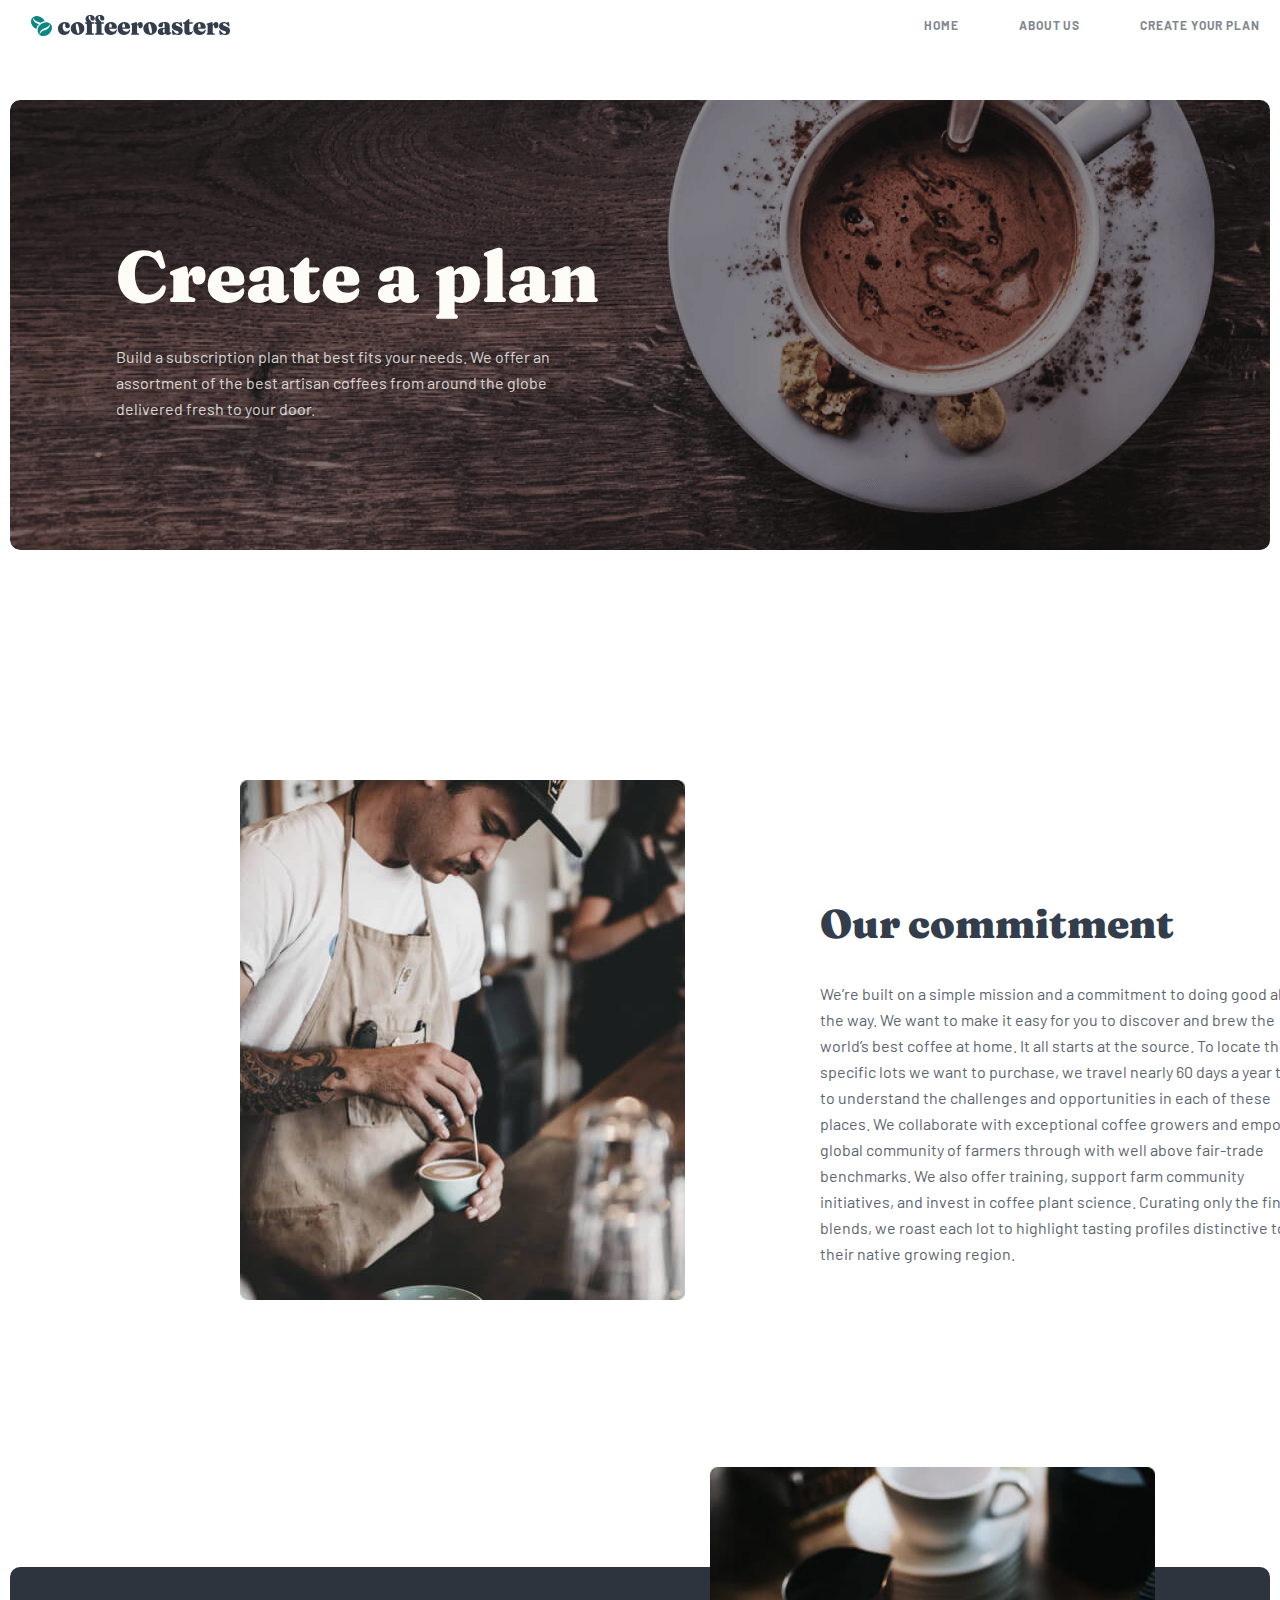
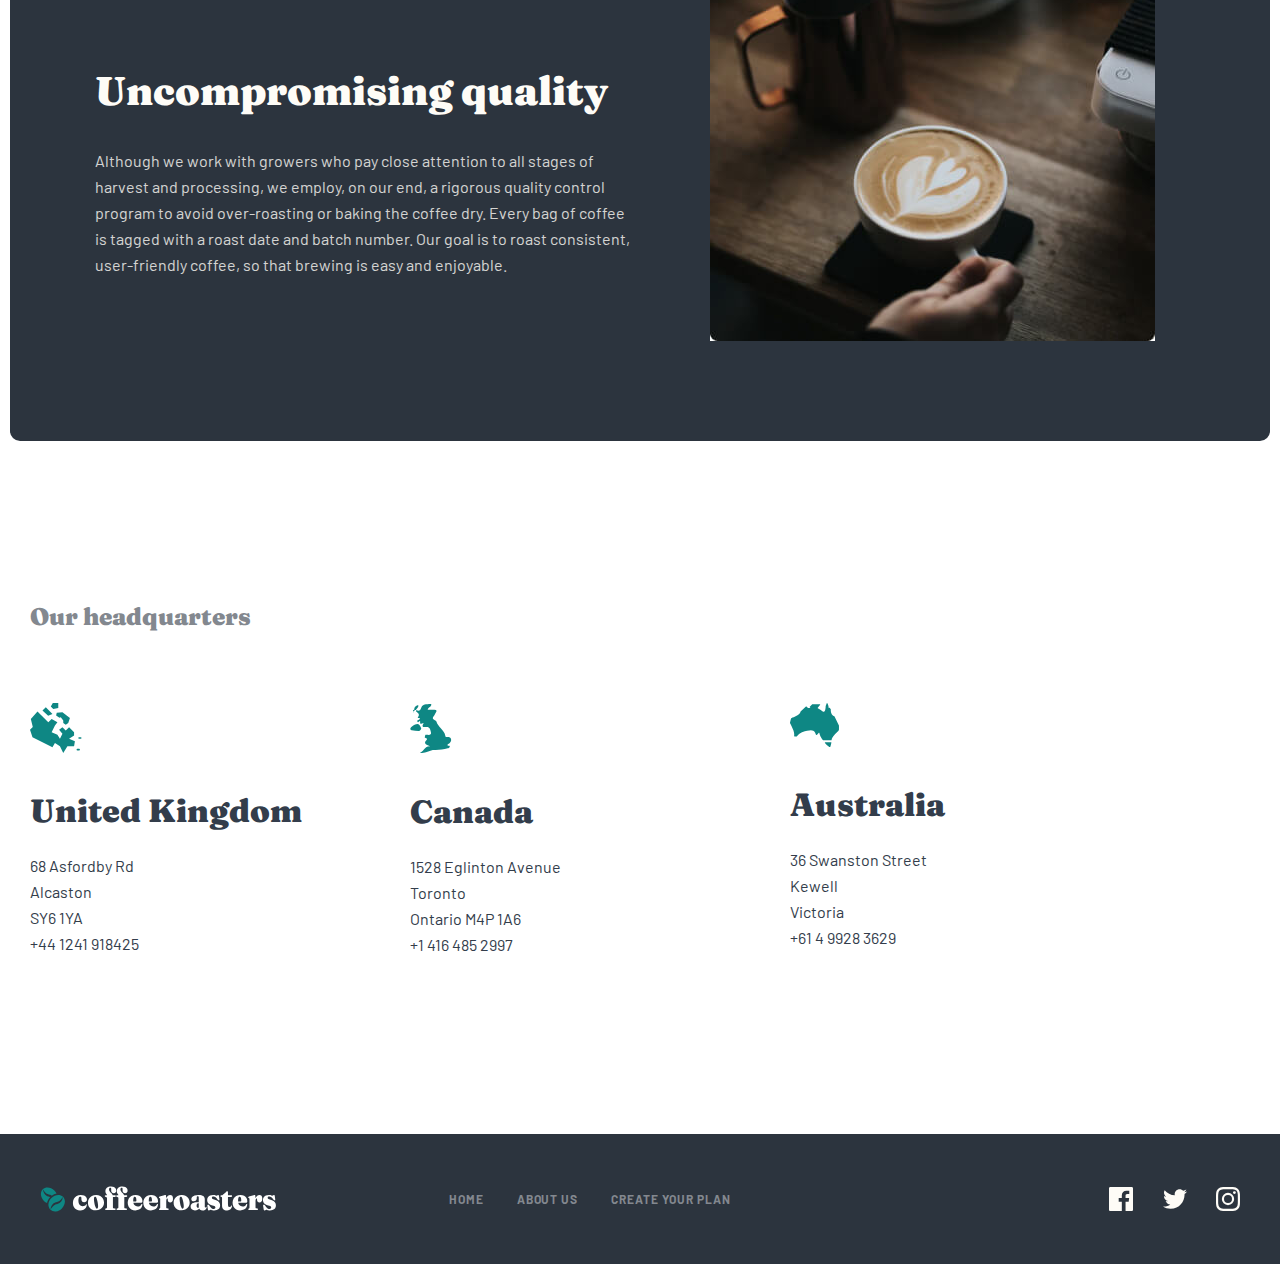
==== About_us.html @ cc074ad5 "hammasini bir matraga" ====
<!DOCTYPE html>
<html lang="en">

<head>
    <meta charset="UTF-8">
    <meta http-equiv="X-UA-Compatible" content="IE=edge">
    <meta name="viewport" content="width=device-width, initial-scale=1.0">
    <link rel="stylesheet" href="./css/main_2.css">
    <title>Document</title>
</head>

<body>
    <header>
        <div class="contianer ">
            <div class="header">
                <div class="visually-hidden">
                    <h1>porfolio website</h1>
                </div>
                <a href="./index.html"><img src="./img/logo.svg" alt="sayt logosi"></a>
                <ul>
                    <li><a href="./index.html">Home</a></li>
                    <li><a href="#">About us</a></li>
                    <li><a href="./Create_your_plan.html">Create your plan</a></li>
                </ul>
            </div>
        </div>
    </header>
    <main>
        <section class="plan contianer">
            <h2>Create a plan</h2>
            <p>Build a subscription plan that best fits your needs. We offer an assortment of the best artisan coffees
                from around the globe delivered fresh to your door.</p>
        </section>
        <section class="our contianer">
            <h2 class="our__h2">Our commitment</h2>
            <p class="our__p">We’re built on a simple mission and a commitment to doing good along the way. We want to
                make it easy for you to discover and brew the world’s best coffee at home. It all starts at the source.
                To locate the specific lots we want to purchase, we travel nearly 60 days a year trying to understand
                the challenges and opportunities in each of these places. We collaborate with exceptional coffee growers
                and empower a global community of farmers through with well above fair-trade benchmarks. We also offer
                training, support farm community initiatives, and invest in coffee plant science. Curating only the
                finest blends, we roast each lot to highlight tasting profiles distinctive to their native growing
                region.</p>
        </section>
        <section class="quality contianer">
            <h2 class="quality__h2">Uncompromising quality</h2>
            <p class="quality__p">Although we work with growers who pay close attention to all stages of harvest and
                processing, we employ, on our end, a rigorous quality control program to avoid over-roasting or baking
                the coffee dry. Every bag of coffee is tagged with a roast date and batch number. Our goal is to roast
                consistent, user-friendly coffee, so that brewing is easy and enjoyable.</p>
        </section>
        <section class="Ourheadquarters contianer">
            <h2 class="Ourheadquarters__h2">Our headquarters</h2>
            <ul class="Ourheadquarters__list">
                <li class="Ourheadquarters__list__item item">
                    <img class="Ourheadquarters__list__item__img" src="./img/britaniya.svg" alt="britaniya">
                    <h3 class="Ourheadquarters__list__item__h3">United Kingdom</h3>
                    <p class="Ourheadquarters__list__item__p">68 Asfordby Rd
                        <br> Alcaston
                        <br> SY6 1YA
                        <br> +44 1241 918425</p>

                </li>
                <li class="Ourheadquarters__list__item item">
                    <img class="Ourheadquarters__list__item__img" src="./img/canada.svg" alt="canada">
                    <h3 class="Ourheadquarters__list__item__h3">Canada</h3>
                    <p class="Ourheadquarters__list__item__p">1528 Eglinton Avenue
                        <br> Toronto
                        <br> Ontario M4P 1A6
                        <br> +1 416 485 2997</p>

                </li>
                <li class="Ourheadquarters__list__item item">
                    <img class="Ourheadquarters__list__item__img" src="./img/avstiraliya.svg" alt="avstiraliya">
                    <h3 class="Ourheadquarters__list__item__h3">Australia</h3>
                    <p class="Ourheadquarters__list__item__p">36 Swanston Street
                        <br> Kewell
                        <br> Victoria
                        <br> +61 4 9928 3629</p>

                </li>
            </ul>
        </section>
    </main>
    <footer>
        <div class="footers2">
            <div class="footers2__footer contianer">
                <a href="./index.html"><img src="./img/logo_footer.svg" alt="logo_footer"></a>
                <ul>
                    <li><a href="./index.html">Home</a> </li>
                    <li><a href="./index.html"> About us</a></li>
                    <li><a href="./index.html"> Create your plan</a></li>
                </ul>
                <div class="footers2__footer__icons">
                    <img src="./img/Path (2) (1).svg" alt="Path">
                    <img src="./img/Path (1).svg" alt="fifbfbu">
                    <img src="./img/Shape (1).svg" alt="vgrttuhh">
                </div>
            </div>
        </div>
    </footer>
</body>

</html>
---- css/main_2.css ----
/* barlow-regular - latin */
@font-face {
  font-family: "Barlow";
  font-style: normal;
  font-weight: 400;
  src: url("../fonts/barlow-v12-latin-regular.eot"); /* IE9 Compat Modes */
  src: local(""), url("../fonts/barlow-v12-latin-regular.eot?#iefix") format("embedded-opentype"), url("../fonts/barlow-v12-latin-regular.woff2") format("woff2"), url("../fonts/barlow-v12-latin-regular.woff") format("woff"), url("../fonts/barlow-v12-latin-regular.ttf") format("truetype"), url("../fonts/barlow-v12-latin-regular.svg#Barlow") format("svg"); /* Legacy iOS */
}
/* barlow-500 - latin */
@font-face {
  font-family: "Barlow";
  font-style: normal;
  font-weight: 500;
  src: url("../fonts/barlow-v12-latin-500.eot"); /* IE9 Compat Modes */
  src: local(""), url("../fonts/barlow-v12-latin-500.eot?#iefix") format("embedded-opentype"), url("../fonts/barlow-v12-latin-500.woff2") format("woff2"), url("../fonts/barlow-v12-latin-500.woff") format("woff"), url("../fonts/barlow-v12-latin-500.ttf") format("truetype"), url("../fonts/barlow-v12-latin-500.svg#Barlow") format("svg"); /* Legacy iOS */
}
/* barlow-700 - latin */
@font-face {
  font-family: "Barlow";
  font-style: normal;
  font-weight: 700;
  src: url("../fonts/barlow-v12-latin-700.eot"); /* IE9 Compat Modes */
  src: local(""), url("../fonts/barlow-v12-latin-700.eot?#iefix") format("embedded-opentype"), url("../fonts/barlow-v12-latin-700.woff2") format("woff2"), url("../fonts/barlow-v12-latin-700.woff") format("woff"), url("../fonts/barlow-v12-latin-700.ttf") format("truetype"), url("../fonts/barlow-v12-latin-700.svg#Barlow") format("svg"); /* Legacy iOS */
}
/* fraunces-900 - latin */
@font-face {
  font-family: "Fraunces";
  font-style: normal;
  font-weight: 900;
  src: url("../fonts/fraunces-v22-latin-900.eot"); /* IE9 Compat Modes */
  src: local(""), url("../fonts/fraunces-v22-latin-900.eot?#iefix") format("embedded-opentype"), url("../fonts/fraunces-v22-latin-900.woff2") format("woff2"), url("../fonts/fraunces-v22-latin-900.woff") format("woff"), url("../fonts/fraunces-v22-latin-900.ttf") format("truetype"), url("../fonts/fraunces-v22-latin-900.svg#Fraunces") format("svg"); /* Legacy iOS */
}
html {
  height: 100%;
  box-sizing: border-box;
}

*,
*::before,
*::after {
  box-sizing: inherit;
  scroll-behavior: smooth;
}

body {
  height: 100%;
  display: flex;
  flex-direction: column;
  font-family: "Arial", "sans-serif"; /*bu yerda font turi beriladi*/
  margin: 0;
  padding: 0;
}

img {
  max-width: 100%;
  height: auto;
  vertical-align: middle;
  -o-object-fit: cover;
     object-fit: cover;
}

.main {
  flex-grow: 1;
}

ul {
  list-style: none;
}

.visually-hidden {
  position: absolute;
  width: 1px;
  height: 1px;
  margin: -1px;
  padding: 0;
  overflow: hidden;
  border: 0;
  clip: rect(0 0 0 0);
}

.contianer {
  max-width: 1260px;
  margin: 0 auto;
  padding: 0 20px;
}

header {
  background-color: white;
  width: 100%;
}

.header > h1 {
  font-family: "Fraunces";
  font-style: normal;
  font-weight: 900;
  font-size: 56px;
  line-height: 48px;
  /* identical to box height, or 86% */
  margin-top: 20px;
  margin-bottom: 100px;
  color: #333D4B;
}

.header {
  position: fixed;
  display: flex;
  align-items: center;
  background-color: rgb(255, 255, 255);
  width: 1460px;
  z-index: 99999999;
  margin-left: -200px;
  padding-left: 200px;
  margin-bottom: 1000px;
}

.header > ul {
  margin-left: auto;
  display: flex;
}

.header > ul > li {
  margin: 0 30px;
}

.header > ul > li > a {
  font-family: "Barlow";
  font-style: normal;
  font-weight: 700;
  font-size: 12px;
  line-height: 15px;
  /* identical to box height, or 125% */
  text-decoration: none;
  letter-spacing: 0.923077px;
  text-transform: uppercase;
  color: #83888F;
}

.header > ul > li > a:active {
  color: #333D4B;
  cursor: pointer;
}

.plan {
  width: 100%;
  margin-top: 100px;
  padding-top: 40px;
  height: 450px;
  border-radius: 10px;
  background: url(../../img/About_1_section.png) no-repeat;
}

.plan > h2 {
  font-family: "Fraunces";
  font-style: normal;
  font-weight: 900;
  font-size: 72px;
  line-height: 72px;
  margin-left: 86px;
  margin-top: 100px;
  margin-bottom: 32px;
  color: #FEFCF7;
}

.plan > p {
  font-family: "Barlow";
  font-style: normal;
  font-weight: 400;
  font-size: 16px;
  line-height: 26px;
  width: 445px;
  margin-left: 86px;
  color: #FEFCF7;
  mix-blend-mode: normal;
  opacity: 0.8;
}

/*    our_______________________________*/
.our {
  margin-left: 800px;
  width: 540px;
  margin-top: 350px;
  margin-bottom: 300px;
}
.our::before {
  position: absolute;
  left: 240px;
  top: 780px;
  content: url(../../img/About_2_section.jpg);
}
.our__h2 {
  font-family: "Fraunces";
  font-style: normal;
  font-weight: 900;
  font-size: 40px;
  line-height: 48px;
  /* identical to box height, or 120% */
  color: #333D4B;
}
.our__p {
  font-family: "Barlow";
  font-style: normal;
  font-weight: 400;
  font-size: 16px;
  line-height: 26px;
  /* or 162% */
  color: #333D4B;
  mix-blend-mode: normal;
  opacity: 0.8;
}

/*________________quality__________________*/
.quality {
  position: relative;
  padding-left: 85px;
  background: #2C343E;
  border-radius: 10px;
  height: 474px;
}
.quality::after {
  position: absolute;
  content: url(../../img/About_3_section.jpg);
  top: -100px;
  left: 700px;
}
.quality__h2 {
  padding-top: 100px;
  font-family: "Fraunces";
  font-style: normal;
  font-weight: 900;
  font-size: 40px;
  line-height: 48px;
  /* identical to box height, or 120% */
  color: #FEFCF7;
}
.quality__p {
  font-family: "Barlow";
  font-style: normal;
  font-weight: 400;
  font-size: 16px;
  line-height: 26px;
  /* or 162% */
  margin-top: 32px;
  width: 540px;
  color: #FEFCF7;
  mix-blend-mode: normal;
  opacity: 0.8;
}

/*__________________Our.headquarters__________________________--------*/
.Ourheadquarters {
  margin-top: 160px;
  margin-bottom: 160px;
}
.Ourheadquarters__h2 {
  font-family: "Fraunces";
  font-style: normal;
  font-weight: 900;
  font-size: 24px;
  line-height: 32px;
  /* identical to box height, or 133% */
  color: #83888F;
}
.Ourheadquarters__list {
  display: flex;
  margin-top: 70px;
  padding-left: 0;
}
.Ourheadquarters__list__item {
  width: 280px;
}
.Ourheadquarters__list__item__h3 {
  margin-top: 40px;
  margin-bottom: 24px;
  font-family: "Fraunces";
  font-style: normal;
  font-weight: 900;
  font-size: 32px;
  line-height: 36px;
  /* identical to box height, or 112% */
  color: #333D4B;
}
.Ourheadquarters__list__item__p {
  font-family: "Barlow";
  font-style: normal;
  font-weight: 400;
  font-size: 16px;
  line-height: 26px;
  /* or 162% */
  color: #333D4B;
}
.Ourheadquarters__list__item + .Ourheadquarters__list__item {
  margin-left: 100px;
}

.footers2 {
  padding: 40px 20px;
  position: relative;
  /* top: -1800px; */
  background: #2C343E;
}

.footers2__footer {
  display: flex;
  align-items: center;
}

.footers2__footer > ul {
  display: flex;
  margin-left: 100px;
}

.footers2__footer > ul > li {
  margin-left: 33px;
}

.footers2__footer > ul > li > a {
  font-family: "Barlow";
  font-style: normal;
  font-weight: 700;
  font-size: 12px;
  line-height: 15px;
  /* identical to box height, or 125% */
  text-decoration: none;
  letter-spacing: 0.923077px;
  text-transform: uppercase;
  color: #83888F;
}

.footers2__footer > ul > li > a:active {
  color: white;
}

.footers2__footer__icons {
  margin-left: auto;
}

.footers2__footer__icons > img {
  margin-left: 25px;
}

.footers2__footer__icons > img:active {
  background-color: #FDD6BA;
}/*# sourceMappingURL=main_2.css.map */
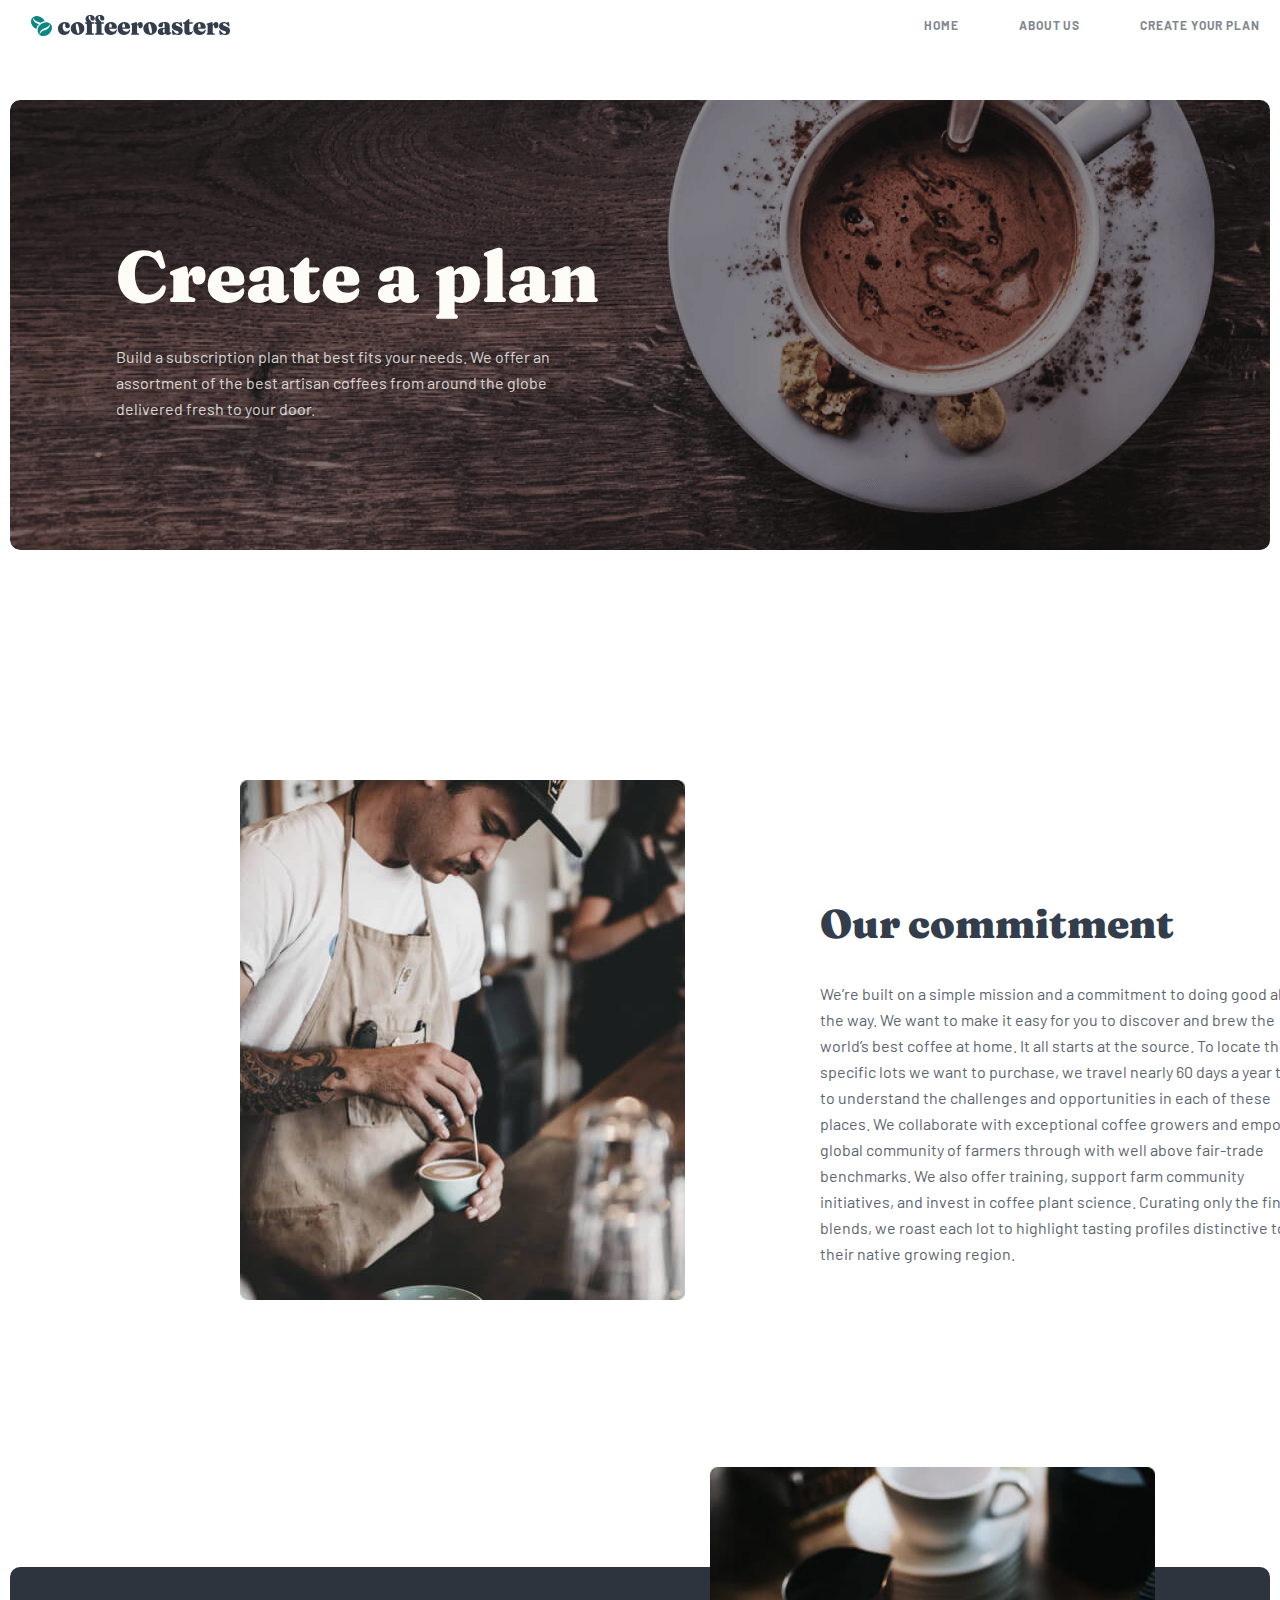
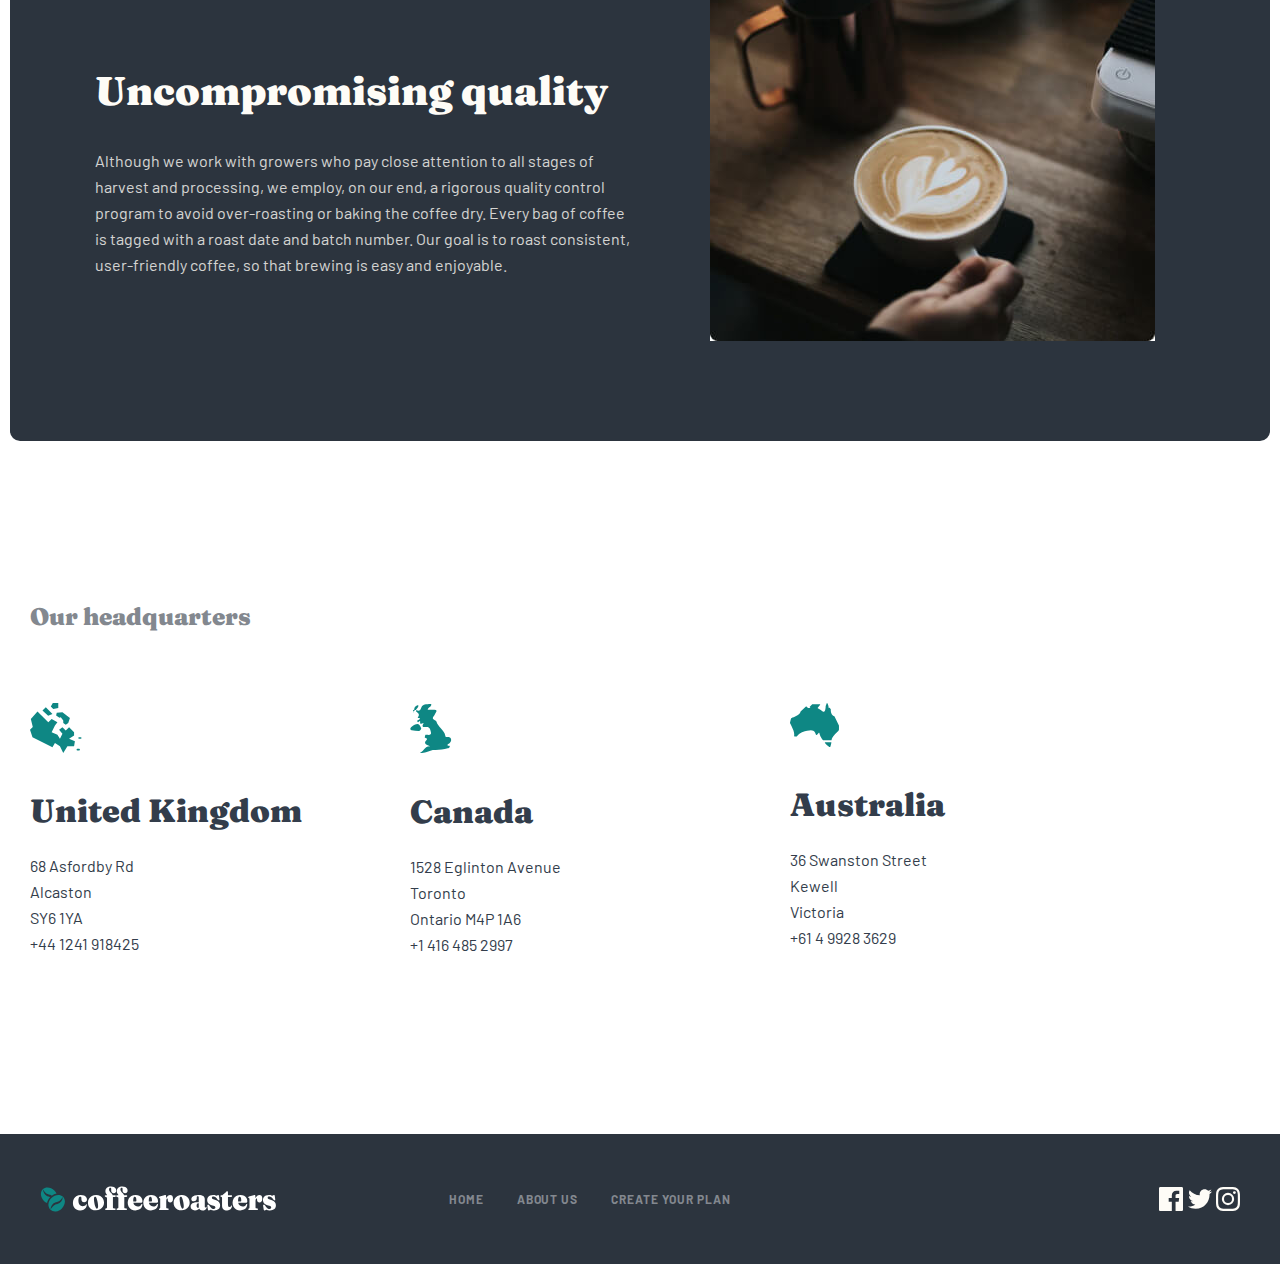
==== commit 6ab8030b: "footerdagi linklarni  tuzattim" ====
--- a/About_us.html
+++ b/About_us.html
@@ -92,9 +92,9 @@
                     <li><a href="./index.html"> Create your plan</a></li>
                 </ul>
                 <div class="footers2__footer__icons">
-                    <img src="./img/Path (2) (1).svg" alt="Path">
-                    <img src="./img/Path (1).svg" alt="fifbfbu">
-                    <img src="./img/Shape (1).svg" alt="vgrttuhh">
+                    <a href="https://facebook.com" target="_blank"><img src="./img/Path (2) (1).svg" alt="Path"></a>
+                    <a href="https://www.twitch.tv/?lang=ru" target="_blank"><img src="./img/Path (1).svg" alt="fifbfbugfi"></a>
+                    <a href="https://instagram.com" target="_blank"><img src="./img/Shape (1).svg" alt="dsgdfeh"></a>
                 </div>
             </div>
         </div>
--- a/css/main_2.css
+++ b/css/main_2.css
@@ -1,343 +1 @@
-/* barlow-regular - latin */
-@font-face {
-  font-family: "Barlow";
-  font-style: normal;
-  font-weight: 400;
-  src: url("../fonts/barlow-v12-latin-regular.eot"); /* IE9 Compat Modes */
-  src: local(""), url("../fonts/barlow-v12-latin-regular.eot?#iefix") format("embedded-opentype"), url("../fonts/barlow-v12-latin-regular.woff2") format("woff2"), url("../fonts/barlow-v12-latin-regular.woff") format("woff"), url("../fonts/barlow-v12-latin-regular.ttf") format("truetype"), url("../fonts/barlow-v12-latin-regular.svg#Barlow") format("svg"); /* Legacy iOS */
-}
-/* barlow-500 - latin */
-@font-face {
-  font-family: "Barlow";
-  font-style: normal;
-  font-weight: 500;
-  src: url("../fonts/barlow-v12-latin-500.eot"); /* IE9 Compat Modes */
-  src: local(""), url("../fonts/barlow-v12-latin-500.eot?#iefix") format("embedded-opentype"), url("../fonts/barlow-v12-latin-500.woff2") format("woff2"), url("../fonts/barlow-v12-latin-500.woff") format("woff"), url("../fonts/barlow-v12-latin-500.ttf") format("truetype"), url("../fonts/barlow-v12-latin-500.svg#Barlow") format("svg"); /* Legacy iOS */
-}
-/* barlow-700 - latin */
-@font-face {
-  font-family: "Barlow";
-  font-style: normal;
-  font-weight: 700;
-  src: url("../fonts/barlow-v12-latin-700.eot"); /* IE9 Compat Modes */
-  src: local(""), url("../fonts/barlow-v12-latin-700.eot?#iefix") format("embedded-opentype"), url("../fonts/barlow-v12-latin-700.woff2") format("woff2"), url("../fonts/barlow-v12-latin-700.woff") format("woff"), url("../fonts/barlow-v12-latin-700.ttf") format("truetype"), url("../fonts/barlow-v12-latin-700.svg#Barlow") format("svg"); /* Legacy iOS */
-}
-/* fraunces-900 - latin */
-@font-face {
-  font-family: "Fraunces";
-  font-style: normal;
-  font-weight: 900;
-  src: url("../fonts/fraunces-v22-latin-900.eot"); /* IE9 Compat Modes */
-  src: local(""), url("../fonts/fraunces-v22-latin-900.eot?#iefix") format("embedded-opentype"), url("../fonts/fraunces-v22-latin-900.woff2") format("woff2"), url("../fonts/fraunces-v22-latin-900.woff") format("woff"), url("../fonts/fraunces-v22-latin-900.ttf") format("truetype"), url("../fonts/fraunces-v22-latin-900.svg#Fraunces") format("svg"); /* Legacy iOS */
-}
-html {
-  height: 100%;
-  box-sizing: border-box;
-}
-
-*,
-*::before,
-*::after {
-  box-sizing: inherit;
-  scroll-behavior: smooth;
-}
-
-body {
-  height: 100%;
-  display: flex;
-  flex-direction: column;
-  font-family: "Arial", "sans-serif"; /*bu yerda font turi beriladi*/
-  margin: 0;
-  padding: 0;
-}
-
-img {
-  max-width: 100%;
-  height: auto;
-  vertical-align: middle;
-  -o-object-fit: cover;
-     object-fit: cover;
-}
-
-.main {
-  flex-grow: 1;
-}
-
-ul {
-  list-style: none;
-}
-
-.visually-hidden {
-  position: absolute;
-  width: 1px;
-  height: 1px;
-  margin: -1px;
-  padding: 0;
-  overflow: hidden;
-  border: 0;
-  clip: rect(0 0 0 0);
-}
-
-.contianer {
-  max-width: 1260px;
-  margin: 0 auto;
-  padding: 0 20px;
-}
-
-header {
-  background-color: white;
-  width: 100%;
-}
-
-.header > h1 {
-  font-family: "Fraunces";
-  font-style: normal;
-  font-weight: 900;
-  font-size: 56px;
-  line-height: 48px;
-  /* identical to box height, or 86% */
-  margin-top: 20px;
-  margin-bottom: 100px;
-  color: #333D4B;
-}
-
-.header {
-  position: fixed;
-  display: flex;
-  align-items: center;
-  background-color: rgb(255, 255, 255);
-  width: 1460px;
-  z-index: 99999999;
-  margin-left: -200px;
-  padding-left: 200px;
-  margin-bottom: 1000px;
-}
-
-.header > ul {
-  margin-left: auto;
-  display: flex;
-}
-
-.header > ul > li {
-  margin: 0 30px;
-}
-
-.header > ul > li > a {
-  font-family: "Barlow";
-  font-style: normal;
-  font-weight: 700;
-  font-size: 12px;
-  line-height: 15px;
-  /* identical to box height, or 125% */
-  text-decoration: none;
-  letter-spacing: 0.923077px;
-  text-transform: uppercase;
-  color: #83888F;
-}
-
-.header > ul > li > a:active {
-  color: #333D4B;
-  cursor: pointer;
-}
-
-.plan {
-  width: 100%;
-  margin-top: 100px;
-  padding-top: 40px;
-  height: 450px;
-  border-radius: 10px;
-  background: url(../../img/About_1_section.png) no-repeat;
-}
-
-.plan > h2 {
-  font-family: "Fraunces";
-  font-style: normal;
-  font-weight: 900;
-  font-size: 72px;
-  line-height: 72px;
-  margin-left: 86px;
-  margin-top: 100px;
-  margin-bottom: 32px;
-  color: #FEFCF7;
-}
-
-.plan > p {
-  font-family: "Barlow";
-  font-style: normal;
-  font-weight: 400;
-  font-size: 16px;
-  line-height: 26px;
-  width: 445px;
-  margin-left: 86px;
-  color: #FEFCF7;
-  mix-blend-mode: normal;
-  opacity: 0.8;
-}
-
-/*    our_______________________________*/
-.our {
-  margin-left: 800px;
-  width: 540px;
-  margin-top: 350px;
-  margin-bottom: 300px;
-}
-.our::before {
-  position: absolute;
-  left: 240px;
-  top: 780px;
-  content: url(../../img/About_2_section.jpg);
-}
-.our__h2 {
-  font-family: "Fraunces";
-  font-style: normal;
-  font-weight: 900;
-  font-size: 40px;
-  line-height: 48px;
-  /* identical to box height, or 120% */
-  color: #333D4B;
-}
-.our__p {
-  font-family: "Barlow";
-  font-style: normal;
-  font-weight: 400;
-  font-size: 16px;
-  line-height: 26px;
-  /* or 162% */
-  color: #333D4B;
-  mix-blend-mode: normal;
-  opacity: 0.8;
-}
-
-/*________________quality__________________*/
-.quality {
-  position: relative;
-  padding-left: 85px;
-  background: #2C343E;
-  border-radius: 10px;
-  height: 474px;
-}
-.quality::after {
-  position: absolute;
-  content: url(../../img/About_3_section.jpg);
-  top: -100px;
-  left: 700px;
-}
-.quality__h2 {
-  padding-top: 100px;
-  font-family: "Fraunces";
-  font-style: normal;
-  font-weight: 900;
-  font-size: 40px;
-  line-height: 48px;
-  /* identical to box height, or 120% */
-  color: #FEFCF7;
-}
-.quality__p {
-  font-family: "Barlow";
-  font-style: normal;
-  font-weight: 400;
-  font-size: 16px;
-  line-height: 26px;
-  /* or 162% */
-  margin-top: 32px;
-  width: 540px;
-  color: #FEFCF7;
-  mix-blend-mode: normal;
-  opacity: 0.8;
-}
-
-/*__________________Our.headquarters__________________________--------*/
-.Ourheadquarters {
-  margin-top: 160px;
-  margin-bottom: 160px;
-}
-.Ourheadquarters__h2 {
-  font-family: "Fraunces";
-  font-style: normal;
-  font-weight: 900;
-  font-size: 24px;
-  line-height: 32px;
-  /* identical to box height, or 133% */
-  color: #83888F;
-}
-.Ourheadquarters__list {
-  display: flex;
-  margin-top: 70px;
-  padding-left: 0;
-}
-.Ourheadquarters__list__item {
-  width: 280px;
-}
-.Ourheadquarters__list__item__h3 {
-  margin-top: 40px;
-  margin-bottom: 24px;
-  font-family: "Fraunces";
-  font-style: normal;
-  font-weight: 900;
-  font-size: 32px;
-  line-height: 36px;
-  /* identical to box height, or 112% */
-  color: #333D4B;
-}
-.Ourheadquarters__list__item__p {
-  font-family: "Barlow";
-  font-style: normal;
-  font-weight: 400;
-  font-size: 16px;
-  line-height: 26px;
-  /* or 162% */
-  color: #333D4B;
-}
-.Ourheadquarters__list__item + .Ourheadquarters__list__item {
-  margin-left: 100px;
-}
-
-.footers2 {
-  padding: 40px 20px;
-  position: relative;
-  /* top: -1800px; */
-  background: #2C343E;
-}
-
-.footers2__footer {
-  display: flex;
-  align-items: center;
-}
-
-.footers2__footer > ul {
-  display: flex;
-  margin-left: 100px;
-}
-
-.footers2__footer > ul > li {
-  margin-left: 33px;
-}
-
-.footers2__footer > ul > li > a {
-  font-family: "Barlow";
-  font-style: normal;
-  font-weight: 700;
-  font-size: 12px;
-  line-height: 15px;
-  /* identical to box height, or 125% */
-  text-decoration: none;
-  letter-spacing: 0.923077px;
-  text-transform: uppercase;
-  color: #83888F;
-}
-
-.footers2__footer > ul > li > a:active {
-  color: white;
-}
-
-.footers2__footer__icons {
-  margin-left: auto;
-}
-
-.footers2__footer__icons > img {
-  margin-left: 25px;
-}
-
-.footers2__footer__icons > img:active {
-  background-color: #FDD6BA;
-}/*# sourceMappingURL=main_2.css.map */+@font-face{font-family:"Barlow";font-style:normal;font-weight:400;src:url("../fonts/barlow-v12-latin-regular.eot");src:local(""),url("../fonts/barlow-v12-latin-regular.eot?#iefix") format("embedded-opentype"),url("../fonts/barlow-v12-latin-regular.woff2") format("woff2"),url("../fonts/barlow-v12-latin-regular.woff") format("woff"),url("../fonts/barlow-v12-latin-regular.ttf") format("truetype"),url("../fonts/barlow-v12-latin-regular.svg#Barlow") format("svg")}@font-face{font-family:"Barlow";font-style:normal;font-weight:500;src:url("../fonts/barlow-v12-latin-500.eot");src:local(""),url("../fonts/barlow-v12-latin-500.eot?#iefix") format("embedded-opentype"),url("../fonts/barlow-v12-latin-500.woff2") format("woff2"),url("../fonts/barlow-v12-latin-500.woff") format("woff"),url("../fonts/barlow-v12-latin-500.ttf") format("truetype"),url("../fonts/barlow-v12-latin-500.svg#Barlow") format("svg")}@font-face{font-family:"Barlow";font-style:normal;font-weight:700;src:url("../fonts/barlow-v12-latin-700.eot");src:local(""),url("../fonts/barlow-v12-latin-700.eot?#iefix") format("embedded-opentype"),url("../fonts/barlow-v12-latin-700.woff2") format("woff2"),url("../fonts/barlow-v12-latin-700.woff") format("woff"),url("../fonts/barlow-v12-latin-700.ttf") format("truetype"),url("../fonts/barlow-v12-latin-700.svg#Barlow") format("svg")}@font-face{font-family:"Fraunces";font-style:normal;font-weight:900;src:url("../fonts/fraunces-v22-latin-900.eot");src:local(""),url("../fonts/fraunces-v22-latin-900.eot?#iefix") format("embedded-opentype"),url("../fonts/fraunces-v22-latin-900.woff2") format("woff2"),url("../fonts/fraunces-v22-latin-900.woff") format("woff"),url("../fonts/fraunces-v22-latin-900.ttf") format("truetype"),url("../fonts/fraunces-v22-latin-900.svg#Fraunces") format("svg")}html{height:100%;box-sizing:border-box}*,*::before,*::after{box-sizing:inherit;scroll-behavior:smooth}body{height:100%;display:flex;flex-direction:column;font-family:"Arial","sans-serif";margin:0;padding:0}img{max-width:100%;height:auto;vertical-align:middle;-o-object-fit:cover;object-fit:cover}.main{flex-grow:1}ul{list-style:none}.visually-hidden{position:absolute;width:1px;height:1px;margin:-1px;padding:0;overflow:hidden;border:0;clip:rect(0 0 0 0)}.contianer{max-width:1260px;margin:0 auto;padding:0 20px}header{background-color:#fff;width:100%}.header>h1{font-family:"Fraunces";font-style:normal;font-weight:900;font-size:56px;line-height:48px;margin-top:20px;margin-bottom:100px;color:#333d4b}.header{position:fixed;display:flex;align-items:center;background-color:#fff;width:1460px;z-index:99999999;margin-left:-200px;padding-left:200px;margin-bottom:1000px}.header>ul{margin-left:auto;display:flex}.header>ul>li{margin:0 30px}.header>ul>li>a{font-family:"Barlow";font-style:normal;font-weight:700;font-size:12px;line-height:15px;text-decoration:none;letter-spacing:.923077px;text-transform:uppercase;color:#83888f}.header>ul>li>a:active{color:#333d4b;cursor:pointer}.plan{width:100%;margin-top:100px;padding-top:40px;height:450px;border-radius:10px;background:url(../../img/About_1_section.png) no-repeat}.plan>h2{font-family:"Fraunces";font-style:normal;font-weight:900;font-size:72px;line-height:72px;margin-left:86px;margin-top:100px;margin-bottom:32px;color:#fefcf7}.plan>p{font-family:"Barlow";font-style:normal;font-weight:400;font-size:16px;line-height:26px;width:445px;margin-left:86px;color:#fefcf7;mix-blend-mode:normal;opacity:.8}.our{margin-left:800px;width:540px;margin-top:350px;margin-bottom:300px}.our::before{position:absolute;left:240px;top:780px;content:url(../../img/About_2_section.jpg)}.our__h2{font-family:"Fraunces";font-style:normal;font-weight:900;font-size:40px;line-height:48px;color:#333d4b}.our__p{font-family:"Barlow";font-style:normal;font-weight:400;font-size:16px;line-height:26px;color:#333d4b;mix-blend-mode:normal;opacity:.8}.quality{position:relative;padding-left:85px;background:#2c343e;border-radius:10px;height:474px}.quality::after{position:absolute;content:url(../../img/About_3_section.jpg);top:-100px;left:700px}.quality__h2{padding-top:100px;font-family:"Fraunces";font-style:normal;font-weight:900;font-size:40px;line-height:48px;color:#fefcf7}.quality__p{font-family:"Barlow";font-style:normal;font-weight:400;font-size:16px;line-height:26px;margin-top:32px;width:540px;color:#fefcf7;mix-blend-mode:normal;opacity:.8}.Ourheadquarters{margin-top:160px;margin-bottom:160px}.Ourheadquarters__h2{font-family:"Fraunces";font-style:normal;font-weight:900;font-size:24px;line-height:32px;color:#83888f}.Ourheadquarters__list{display:flex;margin-top:70px;padding-left:0}.Ourheadquarters__list__item{width:280px}.Ourheadquarters__list__item__h3{margin-top:40px;margin-bottom:24px;font-family:"Fraunces";font-style:normal;font-weight:900;font-size:32px;line-height:36px;color:#333d4b}.Ourheadquarters__list__item__p{font-family:"Barlow";font-style:normal;font-weight:400;font-size:16px;line-height:26px;color:#333d4b}.Ourheadquarters__list__item+.Ourheadquarters__list__item{margin-left:100px}.footers2{padding:40px 20px;position:relative;background:#2c343e}.footers2__footer{display:flex;align-items:center}.footers2__footer>ul{display:flex;margin-left:100px}.footers2__footer>ul>li{margin-left:33px}.footers2__footer>ul>li>a{font-family:"Barlow";font-style:normal;font-weight:700;font-size:12px;line-height:15px;text-decoration:none;letter-spacing:.923077px;text-transform:uppercase;color:#83888f}.footers2__footer>ul>li>a:active{color:#fff}.footers2__footer__icons{margin-left:auto}.footers2__footer__icons>img{margin-left:25px}.footers2__footer__icons>img:active{background-color:#fdd6ba}/*# sourceMappingURL=main_2.css.map */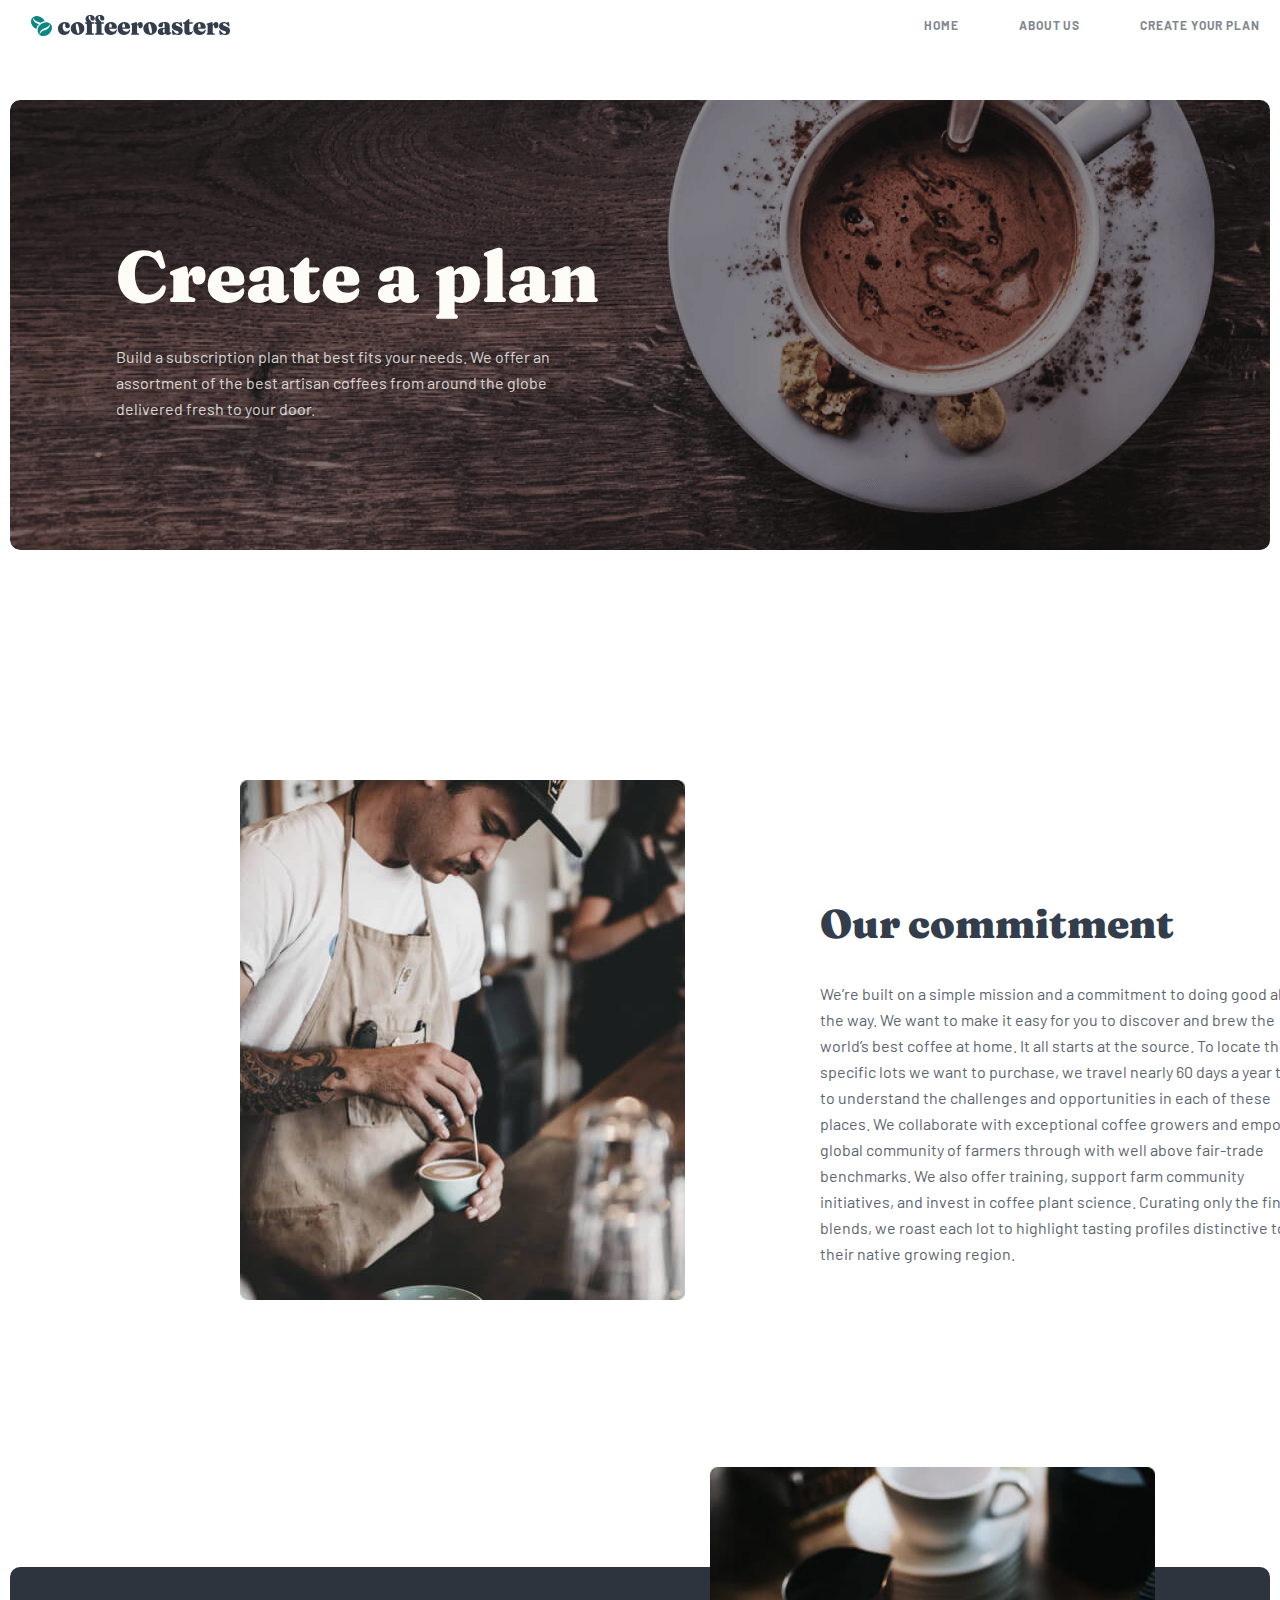
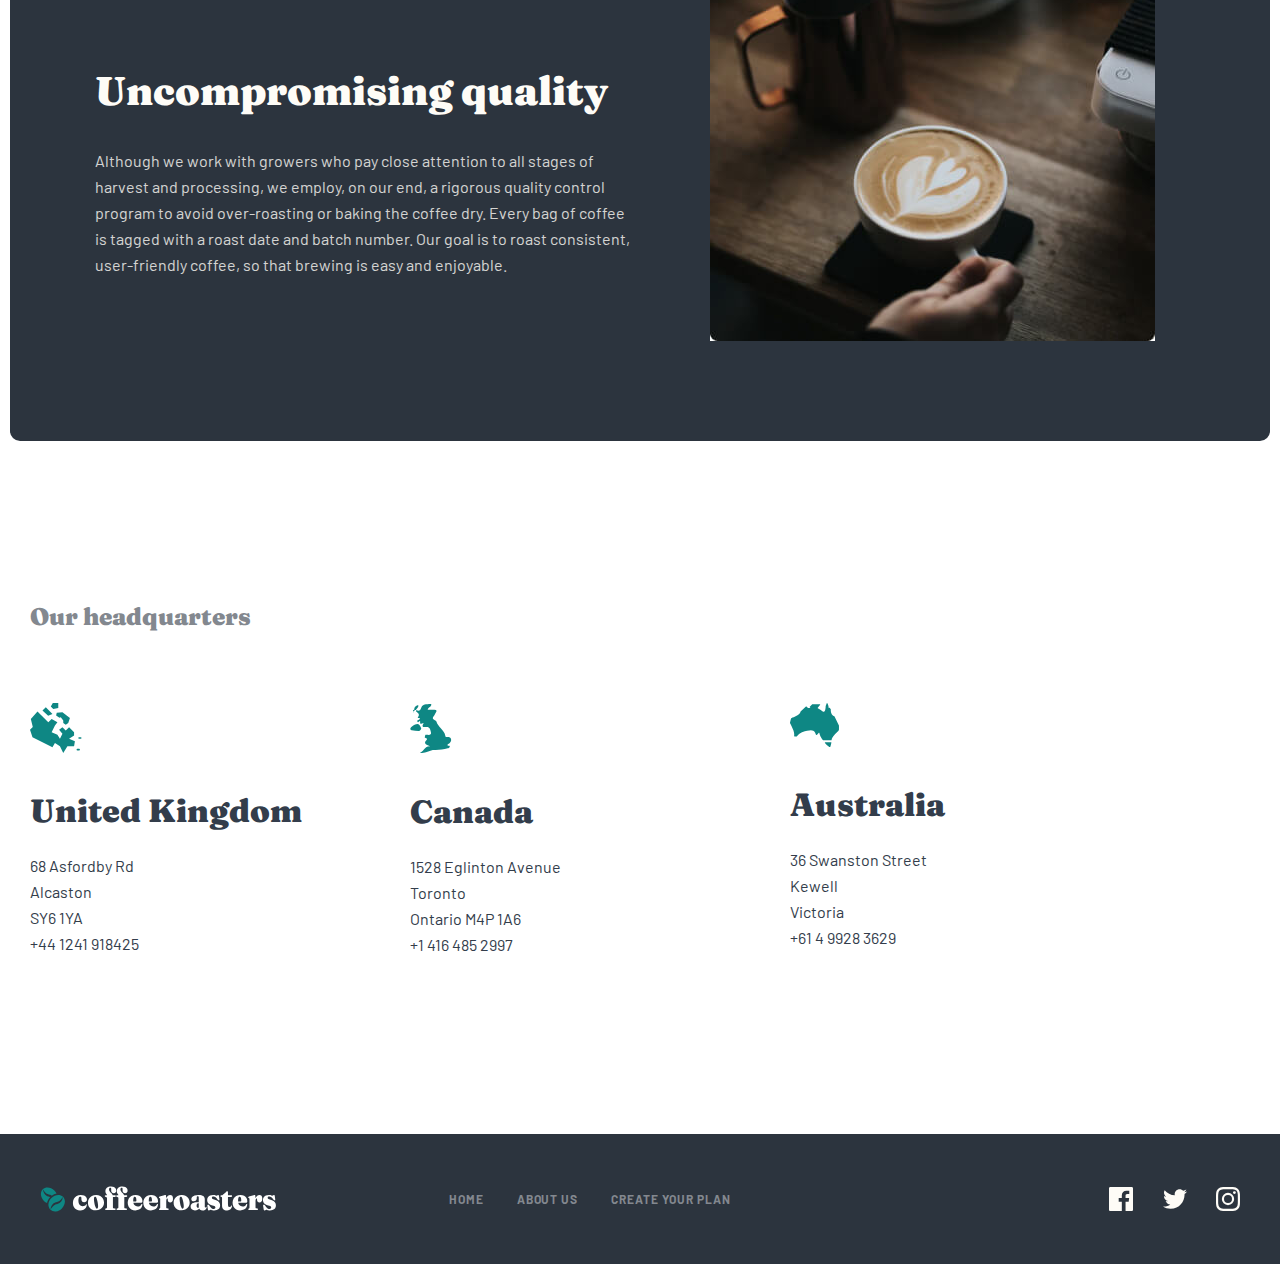
==== commit aac6ab5e: "rasm larni tuzattim" ====
--- a/About_us.html
+++ b/About_us.html
@@ -92,9 +92,9 @@
                     <li><a href="./index.html"> Create your plan</a></li>
                 </ul>
                 <div class="footers2__footer__icons">
-                    <a href="https://facebook.com" target="_blank"><img src="./img/Path (2) (1).svg" alt="Path"></a>
-                    <a href="https://www.twitch.tv/?lang=ru" target="_blank"><img src="./img/Path (1).svg" alt="fifbfbugfi"></a>
-                    <a href="https://instagram.com" target="_blank"><img src="./img/Shape (1).svg" alt="dsgdfeh"></a>
+                    <a href="https://facebook.com" target="_blank"><img src="./img/Path (2) (1).svg" srcset="./img/Path (2) (1).svg 1x , ./img/Path@2x.png 2x" alt="Path"></a>
+                    <a href="https://www.twitch.tv/?lang=ru" target="_blank"><img src="./img/icon21.svg" srcset="./img/icon21.svg 1x , ./img/icon2.png 2x" alt="fifbfbugfi"></a>
+                    <a href="https://instagram.com" target="_blank"><img src="./img/Shape (1).svg" srcset=" ./img/Shape3.svg 1x , ./img/Shape@2x.png 2x" alt="dsgdfeh"></a>
                 </div>
             </div>
         </div>
--- a/css/main_2.css
+++ b/css/main_2.css
@@ -1 +1 @@
-@font-face{font-family:"Barlow";font-style:normal;font-weight:400;src:url("../fonts/barlow-v12-latin-regular.eot");src:local(""),url("../fonts/barlow-v12-latin-regular.eot?#iefix") format("embedded-opentype"),url("../fonts/barlow-v12-latin-regular.woff2") format("woff2"),url("../fonts/barlow-v12-latin-regular.woff") format("woff"),url("../fonts/barlow-v12-latin-regular.ttf") format("truetype"),url("../fonts/barlow-v12-latin-regular.svg#Barlow") format("svg")}@font-face{font-family:"Barlow";font-style:normal;font-weight:500;src:url("../fonts/barlow-v12-latin-500.eot");src:local(""),url("../fonts/barlow-v12-latin-500.eot?#iefix") format("embedded-opentype"),url("../fonts/barlow-v12-latin-500.woff2") format("woff2"),url("../fonts/barlow-v12-latin-500.woff") format("woff"),url("../fonts/barlow-v12-latin-500.ttf") format("truetype"),url("../fonts/barlow-v12-latin-500.svg#Barlow") format("svg")}@font-face{font-family:"Barlow";font-style:normal;font-weight:700;src:url("../fonts/barlow-v12-latin-700.eot");src:local(""),url("../fonts/barlow-v12-latin-700.eot?#iefix") format("embedded-opentype"),url("../fonts/barlow-v12-latin-700.woff2") format("woff2"),url("../fonts/barlow-v12-latin-700.woff") format("woff"),url("../fonts/barlow-v12-latin-700.ttf") format("truetype"),url("../fonts/barlow-v12-latin-700.svg#Barlow") format("svg")}@font-face{font-family:"Fraunces";font-style:normal;font-weight:900;src:url("../fonts/fraunces-v22-latin-900.eot");src:local(""),url("../fonts/fraunces-v22-latin-900.eot?#iefix") format("embedded-opentype"),url("../fonts/fraunces-v22-latin-900.woff2") format("woff2"),url("../fonts/fraunces-v22-latin-900.woff") format("woff"),url("../fonts/fraunces-v22-latin-900.ttf") format("truetype"),url("../fonts/fraunces-v22-latin-900.svg#Fraunces") format("svg")}html{height:100%;box-sizing:border-box}*,*::before,*::after{box-sizing:inherit;scroll-behavior:smooth}body{height:100%;display:flex;flex-direction:column;font-family:"Arial","sans-serif";margin:0;padding:0}img{max-width:100%;height:auto;vertical-align:middle;-o-object-fit:cover;object-fit:cover}.main{flex-grow:1}ul{list-style:none}.visually-hidden{position:absolute;width:1px;height:1px;margin:-1px;padding:0;overflow:hidden;border:0;clip:rect(0 0 0 0)}.contianer{max-width:1260px;margin:0 auto;padding:0 20px}header{background-color:#fff;width:100%}.header>h1{font-family:"Fraunces";font-style:normal;font-weight:900;font-size:56px;line-height:48px;margin-top:20px;margin-bottom:100px;color:#333d4b}.header{position:fixed;display:flex;align-items:center;background-color:#fff;width:1460px;z-index:99999999;margin-left:-200px;padding-left:200px;margin-bottom:1000px}.header>ul{margin-left:auto;display:flex}.header>ul>li{margin:0 30px}.header>ul>li>a{font-family:"Barlow";font-style:normal;font-weight:700;font-size:12px;line-height:15px;text-decoration:none;letter-spacing:.923077px;text-transform:uppercase;color:#83888f}.header>ul>li>a:active{color:#333d4b;cursor:pointer}.plan{width:100%;margin-top:100px;padding-top:40px;height:450px;border-radius:10px;background:url(../../img/About_1_section.png) no-repeat}.plan>h2{font-family:"Fraunces";font-style:normal;font-weight:900;font-size:72px;line-height:72px;margin-left:86px;margin-top:100px;margin-bottom:32px;color:#fefcf7}.plan>p{font-family:"Barlow";font-style:normal;font-weight:400;font-size:16px;line-height:26px;width:445px;margin-left:86px;color:#fefcf7;mix-blend-mode:normal;opacity:.8}.our{margin-left:800px;width:540px;margin-top:350px;margin-bottom:300px}.our::before{position:absolute;left:240px;top:780px;content:url(../../img/About_2_section.jpg)}.our__h2{font-family:"Fraunces";font-style:normal;font-weight:900;font-size:40px;line-height:48px;color:#333d4b}.our__p{font-family:"Barlow";font-style:normal;font-weight:400;font-size:16px;line-height:26px;color:#333d4b;mix-blend-mode:normal;opacity:.8}.quality{position:relative;padding-left:85px;background:#2c343e;border-radius:10px;height:474px}.quality::after{position:absolute;content:url(../../img/About_3_section.jpg);top:-100px;left:700px}.quality__h2{padding-top:100px;font-family:"Fraunces";font-style:normal;font-weight:900;font-size:40px;line-height:48px;color:#fefcf7}.quality__p{font-family:"Barlow";font-style:normal;font-weight:400;font-size:16px;line-height:26px;margin-top:32px;width:540px;color:#fefcf7;mix-blend-mode:normal;opacity:.8}.Ourheadquarters{margin-top:160px;margin-bottom:160px}.Ourheadquarters__h2{font-family:"Fraunces";font-style:normal;font-weight:900;font-size:24px;line-height:32px;color:#83888f}.Ourheadquarters__list{display:flex;margin-top:70px;padding-left:0}.Ourheadquarters__list__item{width:280px}.Ourheadquarters__list__item__h3{margin-top:40px;margin-bottom:24px;font-family:"Fraunces";font-style:normal;font-weight:900;font-size:32px;line-height:36px;color:#333d4b}.Ourheadquarters__list__item__p{font-family:"Barlow";font-style:normal;font-weight:400;font-size:16px;line-height:26px;color:#333d4b}.Ourheadquarters__list__item+.Ourheadquarters__list__item{margin-left:100px}.footers2{padding:40px 20px;position:relative;background:#2c343e}.footers2__footer{display:flex;align-items:center}.footers2__footer>ul{display:flex;margin-left:100px}.footers2__footer>ul>li{margin-left:33px}.footers2__footer>ul>li>a{font-family:"Barlow";font-style:normal;font-weight:700;font-size:12px;line-height:15px;text-decoration:none;letter-spacing:.923077px;text-transform:uppercase;color:#83888f}.footers2__footer>ul>li>a:active{color:#fff}.footers2__footer__icons{margin-left:auto}.footers2__footer__icons>img{margin-left:25px}.footers2__footer__icons>img:active{background-color:#fdd6ba}/*# sourceMappingURL=main_2.css.map */+@media only screen and (-webkit-min-device-pixel-ratio: 2),only screen and (min-device-pixel-ratio: 2),only screen and (min-resolution: 192dpi),only screen and (min-resolution: 2dppx){.plan{background:url(../img/Bitmap@2x.png) no-repeat;background-position:center;background-size:contain;width:100%;margin-top:100px;padding-top:40px;height:450px;border-radius:10px}}@font-face{font-family:"Barlow";font-style:normal;font-weight:400;src:url("../fonts/barlow-v12-latin-regular.eot");src:local(""),url("../fonts/barlow-v12-latin-regular.eot?#iefix") format("embedded-opentype"),url("../fonts/barlow-v12-latin-regular.woff2") format("woff2"),url("../fonts/barlow-v12-latin-regular.woff") format("woff"),url("../fonts/barlow-v12-latin-regular.ttf") format("truetype"),url("../fonts/barlow-v12-latin-regular.svg#Barlow") format("svg")}@font-face{font-family:"Barlow";font-style:normal;font-weight:500;src:url("../fonts/barlow-v12-latin-500.eot");src:local(""),url("../fonts/barlow-v12-latin-500.eot?#iefix") format("embedded-opentype"),url("../fonts/barlow-v12-latin-500.woff2") format("woff2"),url("../fonts/barlow-v12-latin-500.woff") format("woff"),url("../fonts/barlow-v12-latin-500.ttf") format("truetype"),url("../fonts/barlow-v12-latin-500.svg#Barlow") format("svg")}@font-face{font-family:"Barlow";font-style:normal;font-weight:700;src:url("../fonts/barlow-v12-latin-700.eot");src:local(""),url("../fonts/barlow-v12-latin-700.eot?#iefix") format("embedded-opentype"),url("../fonts/barlow-v12-latin-700.woff2") format("woff2"),url("../fonts/barlow-v12-latin-700.woff") format("woff"),url("../fonts/barlow-v12-latin-700.ttf") format("truetype"),url("../fonts/barlow-v12-latin-700.svg#Barlow") format("svg")}@font-face{font-family:"Fraunces";font-style:normal;font-weight:900;src:url("../fonts/fraunces-v22-latin-900.eot");src:local(""),url("../fonts/fraunces-v22-latin-900.eot?#iefix") format("embedded-opentype"),url("../fonts/fraunces-v22-latin-900.woff2") format("woff2"),url("../fonts/fraunces-v22-latin-900.woff") format("woff"),url("../fonts/fraunces-v22-latin-900.ttf") format("truetype"),url("../fonts/fraunces-v22-latin-900.svg#Fraunces") format("svg")}html{height:100%;box-sizing:border-box}*,*::before,*::after{box-sizing:inherit;scroll-behavior:smooth}body{height:100%;display:flex;flex-direction:column;font-family:"Arial","sans-serif";margin:0;padding:0}img{max-width:100%;height:auto;vertical-align:middle;-o-object-fit:cover;object-fit:cover}.main{flex-grow:1}ul{list-style:none}.visually-hidden{position:absolute;width:1px;height:1px;margin:-1px;padding:0;overflow:hidden;border:0;clip:rect(0 0 0 0)}.contianer{max-width:1260px;margin:0 auto;padding:0 20px}header{background-color:#fff;width:100%}.header>h1{font-family:"Fraunces";font-style:normal;font-weight:900;font-size:56px;line-height:48px;margin-top:20px;margin-bottom:100px;color:#333d4b}.header{position:fixed;display:flex;align-items:center;background-color:#fff;width:1460px;z-index:99999999;margin-left:-200px;padding-left:200px;margin-bottom:1000px}.header>ul{margin-left:auto;display:flex}.header>ul>li{margin:0 30px}.header>ul>li>a{font-family:"Barlow";font-style:normal;font-weight:700;font-size:12px;line-height:15px;text-decoration:none;letter-spacing:.923077px;text-transform:uppercase;color:#83888f}.header>ul>li>a:active{color:#333d4b;cursor:pointer}.plan{width:100%;margin-top:100px;padding-top:40px;height:450px;border-radius:10px;background:url(../../img/About_1_section.png) no-repeat}.plan>h2{font-family:"Fraunces";font-style:normal;font-weight:900;font-size:72px;line-height:72px;margin-left:86px;margin-top:100px;margin-bottom:32px;color:#fefcf7}.plan>p{font-family:"Barlow";font-style:normal;font-weight:400;font-size:16px;line-height:26px;width:445px;margin-left:86px;color:#fefcf7;mix-blend-mode:normal;opacity:.8}.our{margin-left:800px;width:540px;margin-top:350px;margin-bottom:300px}.our::before{position:absolute;left:240px;top:780px;content:url(../../img/About_2_section.jpg)}.our__h2{font-family:"Fraunces";font-style:normal;font-weight:900;font-size:40px;line-height:48px;color:#333d4b}.our__p{font-family:"Barlow";font-style:normal;font-weight:400;font-size:16px;line-height:26px;color:#333d4b;mix-blend-mode:normal;opacity:.8}.quality{position:relative;padding-left:85px;background:#2c343e;border-radius:10px;height:474px}.quality::after{position:absolute;content:url(../../img/About_3_section.jpg);top:-100px;left:700px}.quality__h2{padding-top:100px;font-family:"Fraunces";font-style:normal;font-weight:900;font-size:40px;line-height:48px;color:#fefcf7}.quality__p{font-family:"Barlow";font-style:normal;font-weight:400;font-size:16px;line-height:26px;margin-top:32px;width:540px;color:#fefcf7;mix-blend-mode:normal;opacity:.8}.Ourheadquarters{margin-top:160px;margin-bottom:160px}.Ourheadquarters__h2{font-family:"Fraunces";font-style:normal;font-weight:900;font-size:24px;line-height:32px;color:#83888f}.Ourheadquarters__list{display:flex;margin-top:70px;padding-left:0}.Ourheadquarters__list__item{width:280px}.Ourheadquarters__list__item__h3{margin-top:40px;margin-bottom:24px;font-family:"Fraunces";font-style:normal;font-weight:900;font-size:32px;line-height:36px;color:#333d4b}.Ourheadquarters__list__item__p{font-family:"Barlow";font-style:normal;font-weight:400;font-size:16px;line-height:26px;color:#333d4b}.Ourheadquarters__list__item+.Ourheadquarters__list__item{margin-left:100px}.footers2{padding:40px 20px;position:relative;background:#2c343e}.footers2__footer{display:flex;align-items:center}.footers2__footer>ul{display:flex;margin-left:100px}.footers2__footer>ul>li{margin-left:33px}.footers2__footer>ul>li>a{font-family:"Barlow";font-style:normal;font-weight:700;font-size:12px;line-height:15px;text-decoration:none;letter-spacing:.923077px;text-transform:uppercase;color:#83888f}.footers2__footer>ul>li>a:active{color:#fff}.footers2__footer__icons{margin-left:auto}.footers2__footer__icons>a{margin-left:25px}.footers2__footer__icons>a:active{background-color:#fdd6ba}/*# sourceMappingURL=main_2.css.map */